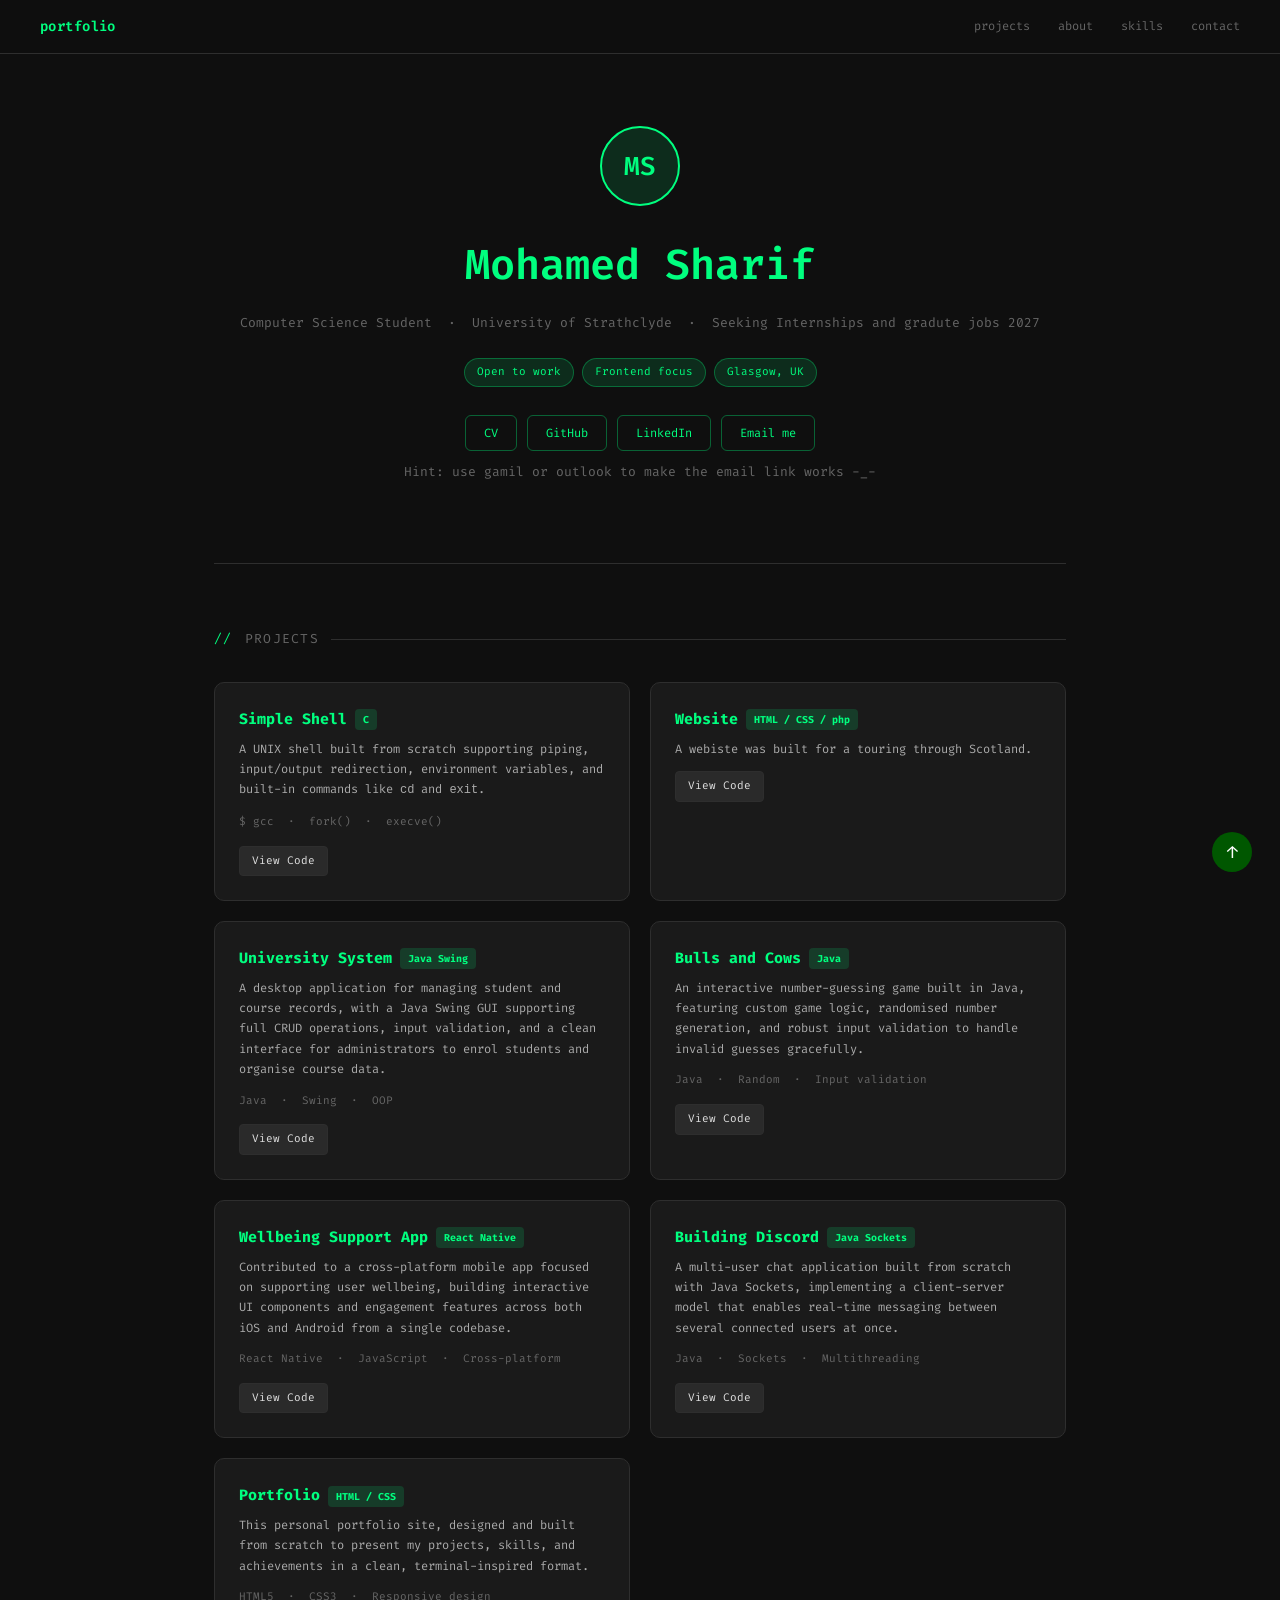
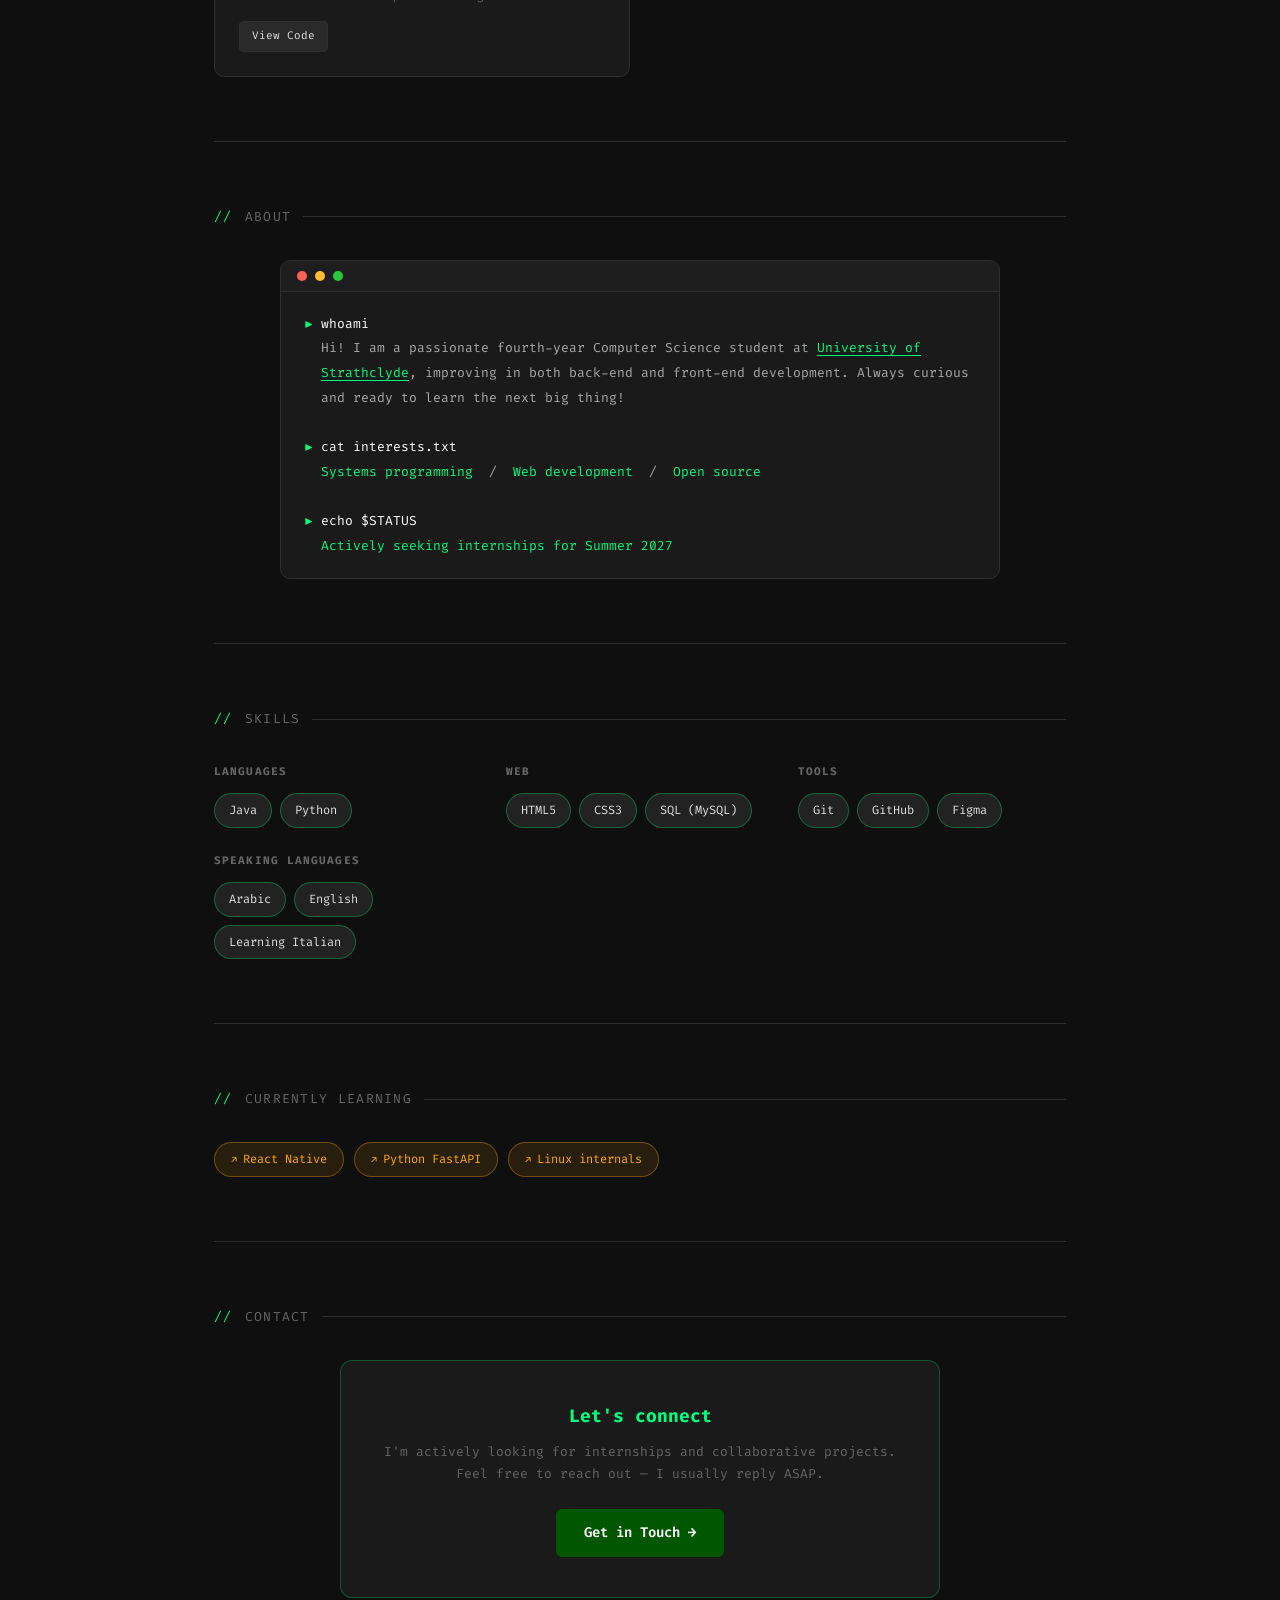
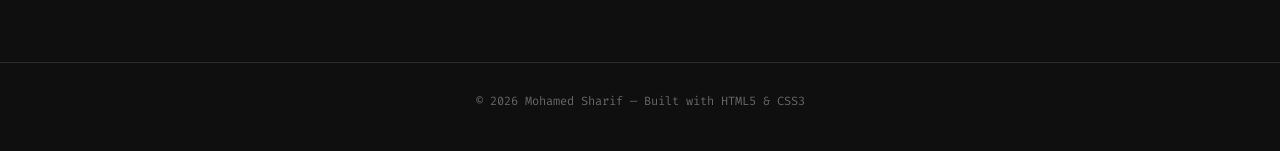
==== index.html @ aaf0fcc7 "something" ====
<!DOCTYPE html>
<html lang="en">
<head>
    <meta charset="UTF-8">
    <title>Mohamed Sharif — CS Portfolio</title>
    <meta name="viewport" content="width=device-width, initial-scale=1">
    <link rel="preconnect" href="https://fonts.googleapis.com">
    <link href="https://fonts.googleapis.com/css2?family=Fira+Code:wght@400;600&display=swap" rel="stylesheet">
    <link rel="stylesheet" href="style.css">  
</head>
<body>

    <a id="top"></a>

    <nav id="navbar">
        <span class="nav-brand">portfolio</span>
        <div class="nav-links">
            <a href="#projects">projects</a>
            <a href="#about">about</a>
            <a href="#skills">skills</a>
            <a href="#contact">contact</a>
        </div>
    </nav>

    <div class="container">

        <header>
            <div class="avatar">MS</div>

            <h1 class="hero-name">Mohamed Sharif</h1>

            <p class="hero-tagline">
                Computer Science Student &nbsp;·&nbsp; University of Strathclyde &nbsp;·&nbsp; Seeking Internships and gradute jobs 2027
            </p>

            <div class="badge-row">
                <span class="badge">Open to work</span>
                <span class="badge">Frontend focus</span>
                <span class="badge">Glasgow, UK</span>
            </div>

            <div class="hero-links">
                <a href="CV.pdf" target="_blank">CV</a>
                <a href="https://github.com/dashboard" target="_blank">GitHub</a>
                <a href="linkedin.com/in/mo-sharif-64a840363" target="_blank">LinkedIn</a>
                <a href="mailto:mohsh1211@email.com">Email me</a>
            </div>
            <p class="hero-tagline">Hint: use gamil or outlook to make the email link works -_-</p>

        </header>

        <section id="projects">
            <div class="section-title">projects</div>

            <div class="projects-grid">
                <div class="project-card">
                    <h3>Simple Shell <span class="lang-badge">C</span></h3>
                    <p>
                        A UNIX shell built from scratch supporting piping,
                        input/output redirection, environment variables, and
                        built-in commands like <code>cd</code> and <code>exit</code>.
                    </p>
                    <div class="tech-stack">$ gcc &nbsp;·&nbsp; fork() &nbsp;·&nbsp; execve()</div>
                    <div class="project-links">
                        <a href="#" target="_blank">View Code</a>
                    </div>
                </div>

                <div class="project-card">
                    <h3>Website <span class="lang-badge">HTML / CSS / php</span></h3>
                    <p>
                        A webiste was built for a touring through Scotland.
                    </p>
                    <div class="project-links">
                        <a href="#" target="_blank">View Code</a>
                    </div>
                </div>

                <div class="project-card">
                    <h3>University System <span class="lang-badge">Java Swing</span></h3>
                    <p>
                        A desktop application for managing student and course
                        records, with a Java Swing GUI supporting full
                        CRUD operations, input validation, and a clean
                        interface for administrators to enrol students and
                        organise course data.
                    </p>
                    <div class="tech-stack">Java &nbsp;·&nbsp; Swing &nbsp;·&nbsp; OOP</div>
                    <div class="project-links">
                        <a href="#" target="_blank">View Code</a>
                    </div>
                </div>

                <div class="project-card">
                    <h3>Bulls and Cows <span class="lang-badge">Java</span></h3>
                    <p>
                        An interactive number-guessing game built in Java,
                        featuring custom game logic, randomised number
                        generation, and robust input validation to handle
                        invalid guesses gracefully.
                    </p>
                    <div class="tech-stack">Java &nbsp;·&nbsp; Random &nbsp;·&nbsp; Input validation</div>
                    <div class="project-links">
                        <a href="#" target="_blank">View Code</a>
                    </div>
                </div>

                <div class="project-card">
                    <h3>Wellbeing Support App <span class="lang-badge">React Native</span></h3>
                    <p>
                        Contributed to a cross-platform mobile app focused on
                        supporting user wellbeing, building interactive UI
                        components and engagement features across both
                        iOS and Android from a single codebase.
                    </p>
                    <div class="tech-stack">React Native &nbsp;·&nbsp; JavaScript &nbsp;·&nbsp; Cross-platform</div>
                    <div class="project-links">
                        <a href="#" target="_blank">View Code</a>
                    </div>
                </div>

                <div class="project-card">
                    <h3>Building Discord <span class="lang-badge">Java Sockets</span></h3>
                    <p>
                        A multi-user chat application built from scratch
                        with Java Sockets, implementing a client-server
                        model that enables real-time messaging between
                        several connected users at once.
                    </p>
                    <div class="tech-stack">Java &nbsp;·&nbsp; Sockets &nbsp;·&nbsp; Multithreading</div>
                    <div class="project-links">
                        <a href="#" target="_blank">View Code</a>
                    </div>
                </div>

                <div class="project-card">
                    <h3>Portfolio <span class="lang-badge">HTML / CSS</span></h3>
                    <p>
                        This personal portfolio site, designed and built from
                        scratch to present my projects, skills, and
                        achievements in a clean, terminal-inspired format.
                    </p>
                    <div class="tech-stack">HTML5 &nbsp;·&nbsp; CSS3 &nbsp;·&nbsp; Responsive design</div>
                    <div class="project-links">
                        <a href="#" target="_blank">View Code</a>
                    </div>
                </div>
            </div>
        </section>

        <section id="about">
            <div class="section-title">about</div>

            <div class="terminal-block">
                <div class="terminal-bar">
                    <span class="dot dot-r"></span>
                    <span class="dot dot-y"></span>
                    <span class="dot dot-g"></span>
                </div>
                <div class="terminal-body">
                    <div><span class="prompt">▶</span> <span class="cmd">whoami</span></div>
                    <div class="output">
                        Hi! I am a passionate fourth-year Computer Science student at
                        <a class="key" href="https://www.strath.ac.uk" target="_blank">
                            University of Strathclyde</a>, improving in both
                        back-end and front-end development.
                        Always curious and ready to learn the next big thing!
                    </div>
                    <br>
                    <div><span class="prompt">▶</span> <span class="cmd">cat interests.txt</span></div>
                    <div class="output">
                        <span class="key">Systems programming</span> &nbsp;/&nbsp;
                        <span class="key">Web development</span> &nbsp;/&nbsp;
                        <span class="key">Open source</span>
                    </div>
                    <br>
                    <div><span class="prompt">▶</span> <span class="cmd">echo $STATUS</span></div>
                    <div class="output"><span class="key">Actively seeking internships for Summer 2027 </span></div>
                </div>
            </div>
        </section>

        <section id="skills">
            <div class="section-title">skills</div>

            <div class="skills-groups">
                <div class="skill-group">
                    <h4>Languages</h4>
                    <div class="skill-tags">
                        <span class="skill-tag">Java</span>
                        <span class="skill-tag">Python</span>
                    </div>
                </div>
                <div class="skill-group">
                    <h4>Web</h4>
                    <div class="skill-tags">
                        <span class="skill-tag">HTML5</span>
                        <span class="skill-tag">CSS3</span>
                        <span class="skill-tag">SQL (MySQL)</span>
                    </div>
                </div>
                <div class="skill-group">
                    <h4>Tools</h4>
                    <div class="skill-tags">
                        <span class="skill-tag">Git</span>
                        <span class="skill-tag">GitHub</span>
                        <span class="skill-tag">Figma</span>
                    </div>
                </div>
                <div class="skill-group">
                    <h4>Speaking Languages</h4>
                    <div class="skill-tags">
                        <span class="skill-tag">Arabic</span>
                        <span class="skill-tag">English</span>
                        <span class="skill-tag">Learning Italian</span>
                    </div>
                </div>
            </div>
        </section>

        <section id="learning">
            <div class="section-title">currently learning</div>
            <div class="learning-tags">
                <span class="learn-tag">React Native</span>
                <span class="learn-tag">Python FastAPI</span>
                <span class="learn-tag">Linux internals</span>
            </div>
        </section>

        <section id="contact">
            <div class="section-title">contact</div>
            <div class="contact-box">
                <h3>Let's connect</h3>
                <p>
                    I'm actively looking for internships and collaborative projects.<br>
                    Feel free to reach out — I usually reply ASAP.
                </p>
                <a class="cta-btn" href="mailto:mohsh1211@email.com">Get in Touch →</a>
            </div>
        </section>

    </div>

    <footer>
        <p>© 2026 Mohamed Sharif — Built with HTML5 &amp; CSS3</p> 
    </footer>

    <a id="back-top" href="#top" aria-label="Back to top">↑</a>

</body>
</html>
---- style.css ----
*, *::before, *::after { box-sizing: border-box; margin: 0; padding: 0; }

:root {
    --bg:       #0f0f0f;
    --bg-card:  #1a1a1a;
    --bg-hover: #222;
    --border:   #2e2e2e;
    --text:     #e0e0e0;
    --muted:    #666;
    --accent:   #00ff7f;
    --accent-dim: rgba(0,255,127,0.12);
    --warn:     #ffaa00;
    --mono:     'Fira Code', monospace;
}

html { 
    scroll-behavior: smooth; 
}

body {
    font-family: var(--mono);
    background: var(--bg);
    color: var(--text);
    line-height: 1.7;
    min-height: 100vh;
}

a { 
    color: inherit; text-decoration: none; 
}

nav {
    position: sticky;
    top: 0;
    z-index: 100;
    background: rgba(15,15,15,0.85);
    backdrop-filter: blur(10px);
    -webkit-backdrop-filter: blur(10px);
    border-bottom: 1px solid var(--border);
    display: flex;
    align-items: center;
    justify-content: space-between;
    padding: 14px 40px;
}

.nav-brand {
    color: var(--accent);
    font-size: 14px;
    font-weight: 600;
    letter-spacing: 0.03em;
}

.nav-links {
    display: flex;
    gap: 28px;
}

.nav-links a {
    font-size: 12px;
    color: var(--muted);
    transition: color 0.2s;
    padding: 2px 0;
    border-bottom: 1px solid transparent;
}

.nav-links a:hover {
    color: var(--accent);
    border-bottom-color: var(--accent);
}

.container {
    max-width: 900px;
    margin: 0 auto;
    padding: 0 24px;
}

section {
    padding: 64px 0;
    border-top: 1px solid var(--border);
}

.section-title {
    font-size: 13px;
    color: var(--muted);
    letter-spacing: 0.1em;
    text-transform: uppercase;
    margin-bottom: 32px;
    display: flex;
    align-items: center;
    gap: 12px;
}

.section-title::before { 
    content: '//'; 
    color: var(--accent); 
}
.section-title::after  { 
    content: ''; 
    flex: 1; 
    height: 1px; 
    background: var(--border); 
}

header {
    padding: 72px 0 56px;
    text-align: center;
}

.avatar {
    width: 80px;
    height: 80px;
    border-radius: 50%;
    border: 2px solid var(--accent);
    background: var(--accent-dim);
    display: flex;
    align-items: center;
    justify-content: center;
    font-size: 26px;
    font-weight: 600;
    color: var(--accent);
    margin: 0 auto 24px;
    animation: fadeUp 0.6s ease both;
}

.hero-name {
    font-size: clamp(28px, 5vw, 42px);
    color: var(--accent);
    font-weight: 600;
    min-height: 1.3em;
    animation: fadeUp 0.6s 0.1s ease both;
}

.hero-tagline {
    font-size: 13px;
    color: var(--muted);
    margin: 10px 0 24px;
    animation: fadeUp 0.6s 0.2s ease both;
}

.badge-row {
    display: flex;
    flex-wrap: wrap;
    gap: 8px;
    justify-content: center;
    margin-bottom: 28px;
    animation: fadeUp 0.6s 0.3s ease both;
}

.badge {
    background: var(--accent-dim);
    border: 1px solid rgba(0,255,127,0.3);
    color: var(--accent);
    font-size: 11px;
    padding: 4px 12px;
    border-radius: 20px;
}

.hero-links {
    display: flex;
    flex-wrap: wrap;
    gap: 10px;
    justify-content: center;
    animation: fadeUp 0.6s 0.4s ease both;
}

.hero-links a {
    font-size: 12px;
    color: var(--accent);
    border: 1px solid rgba(0,255,127,0.35);
    padding: 7px 18px;
    border-radius: 6px;
    transition: background 0.2s, color 0.2s;
}

.hero-links a:hover {
    background: var(--accent);
    color: var(--bg);
}

.projects-grid {
    display: grid;
    grid-template-columns: repeat(auto-fit, minmax(280px, 1fr));
    gap: 20px;
}

.project-card {
    background: var(--bg-card);
    border: 1px solid var(--border);
    border-radius: 10px;
    padding: 24px;
    transition: transform 0.25s, border-color 0.25s, box-shadow 0.25s;
    position: relative;
    overflow: hidden;
}

.project-card::before {
    content: '';
    position: absolute;
    left: 0; top: 0; bottom: 0;
    width: 3px;
    background: var(--accent);
    transform: scaleY(0);
    transform-origin: bottom;
    transition: transform 0.3s ease;
    border-radius: 3px 0 0 3px;
}

.project-card:hover {
    transform: translateY(-4px);
    border-color: rgba(0,255,127,0.35);
    box-shadow: 0 12px 30px rgba(0,0,0,0.5);
}

.project-card:hover::before { transform: scaleY(1); }

.project-card h3 {
    color: var(--accent);
    font-size: 15px;
    margin-bottom: 6px;
    display: flex;
    align-items: center;
    gap: 8px;
}

.lang-badge {
    background: rgba(0,255,127,0.15);
    color: var(--accent);
    font-size: 10px;
    padding: 2px 8px;
    border-radius: 4px;
}

.project-card p {
    font-size: 12px;
    color: #aaa;
    margin-bottom: 12px;
    line-height: 1.7;
    font-family: var(--mono);
}

.tech-stack {
    font-size: 11px;
    color: var(--muted);
    margin-bottom: 14px;
}

.project-links {
    display: flex;
    gap: 10px;
}

.project-links a {
    font-size: 11px;
    background: #2a2a2a;
    color: var(--text);
    padding: 5px 12px;
    border-radius: 4px;
    border: 1px solid var(--border);
    transition: background 0.2s, color 0.2s;
}

.project-links a:hover {
    background: var(--accent);
    color: var(--bg);
    border-color: var(--accent);
}

.terminal-block {
    background: var(--bg-card);
    border: 1px solid var(--border);
    border-radius: 10px;
    overflow: hidden;
    max-width: 720px;
    margin: 0 auto;
    animation: float 5s ease-in-out infinite;
}

.terminal-block:hover {
    animation-play-state: paused;
}

@keyframes float {
    0%, 100% { transform: translateY(0); box-shadow: 0 10px 25px rgba(0,0,0,0.35); }
    50%      { transform: translateY(-12px); box-shadow: 0 22px 35px rgba(0,0,0,0.5); }
}

.terminal-bar {
    background: #1e1e1e;
    padding: 10px 16px;
    display: flex;
    align-items: center;
    gap: 8px;
    border-bottom: 1px solid var(--border);
}

.dot { width: 10px; height: 10px; border-radius: 50%; }
.dot-r { background: #ff5f57; }
.dot-y { background: #febc2e; }
.dot-g { background: #28c840; }

.terminal-body {
    padding: 20px 24px;
    font-size: 13px;
    line-height: 1.9;
}

.terminal-body .prompt { color: var(--accent); }
.terminal-body .cmd    { color: #fff; }
.terminal-body .output { color: #aaa; padding-left: 16px; }
.terminal-body .key    { color: var(--accent); }
.terminal-body a.key   { text-decoration: underline; text-underline-offset: 3px; }

.skills-groups {
    display: grid;
    grid-template-columns: repeat(auto-fit, minmax(200px, 1fr));
    gap: 24px;
}

.skill-group h4 {
    font-size: 11px;
    color: var(--muted);
    text-transform: uppercase;
    letter-spacing: 0.1em;
    margin-bottom: 12px;
}

.skill-tags {
    display: flex;
    flex-wrap: wrap;
    gap: 8px;
}

.skill-tag {
    background: #222;
    color: var(--text);
    border: 1px solid rgba(0,255,127,0.3);
    padding: 6px 14px;
    border-radius: 20px;
    font-size: 12px;
    transition: background 0.2s, color 0.2s;
}

.skill-tag:hover {
    background: var(--accent-dim);
    color: var(--accent);
}

.learning-tags {
    display: flex;
    flex-wrap: wrap;
    gap: 10px;
}

.learn-tag {
    background: rgba(255,170,0,0.1);
    border: 1px solid rgba(255,170,0,0.35);
    color: var(--warn);
    font-size: 12px;
    padding: 6px 16px;
    border-radius: 20px;
    display: flex;
    align-items: center;
    gap: 6px;
}

.learn-tag::before { content: '↗'; font-size: 10px; }

.contact-box {
    background: var(--bg-card);
    border: 1px solid rgba(0,255,127,0.25);
    border-radius: 12px;
    padding: 40px;
    text-align: center;
    max-width: 600px;
    margin: 0 auto;
}

.contact-box h3 {
    color: var(--accent);
    font-size: 18px;
    margin-bottom: 10px;
}

.contact-box p {
    font-size: 13px;
    color: var(--muted);
    margin-bottom: 24px;
    line-height: 1.7;
}

.cta-btn {
    display: inline-block;
    background:rgb(0, 87, 0);
    color: rgb(255, 255, 255);
    padding: 12px 28px;
    border-radius: 6px;
    font-family: var(--mono);
    font-size: 14px;
    font-weight: 600;
    border: none;
    cursor: pointer;
    text-decoration: none;
    transition: opacity 0.2s, transform 0.2s;
}

.cta-btn:hover { opacity: 0.85; transform: translateY(-2px); }

footer {
    text-align: center;
    padding: 28px 0 40px;
    font-size: 12px;
    color: var(--muted);
    border-top: 1px solid var(--border);
}

@keyframes fadeUp {
    from { opacity: 0; transform: translateY(20px); }
    to   { opacity: 1; transform: translateY(0); }
}

#back-top {
    position: fixed;
    bottom: 28px;
    right: 28px;
    background: rgb(0, 87, 0);
    color: rgb(255, 255, 255);
    width: 40px;
    height: 40px;
    border-radius: 50%;
    font-size: 18px;
    display: flex;
    align-items: center;
    justify-content: center;
    z-index: 200;
    transition: opacity 0.2s;
}

#back-top:hover { opacity: 0.8; }

@media (max-width: 600px) {
    nav { padding: 12px 20px; }
    .nav-links { gap: 16px; }
    .container { padding: 0 16px; }
    header { padding: 48px 0 40px; }
    section { padding: 48px 0; }
    .contact-box { padding: 28px 20px; }
}
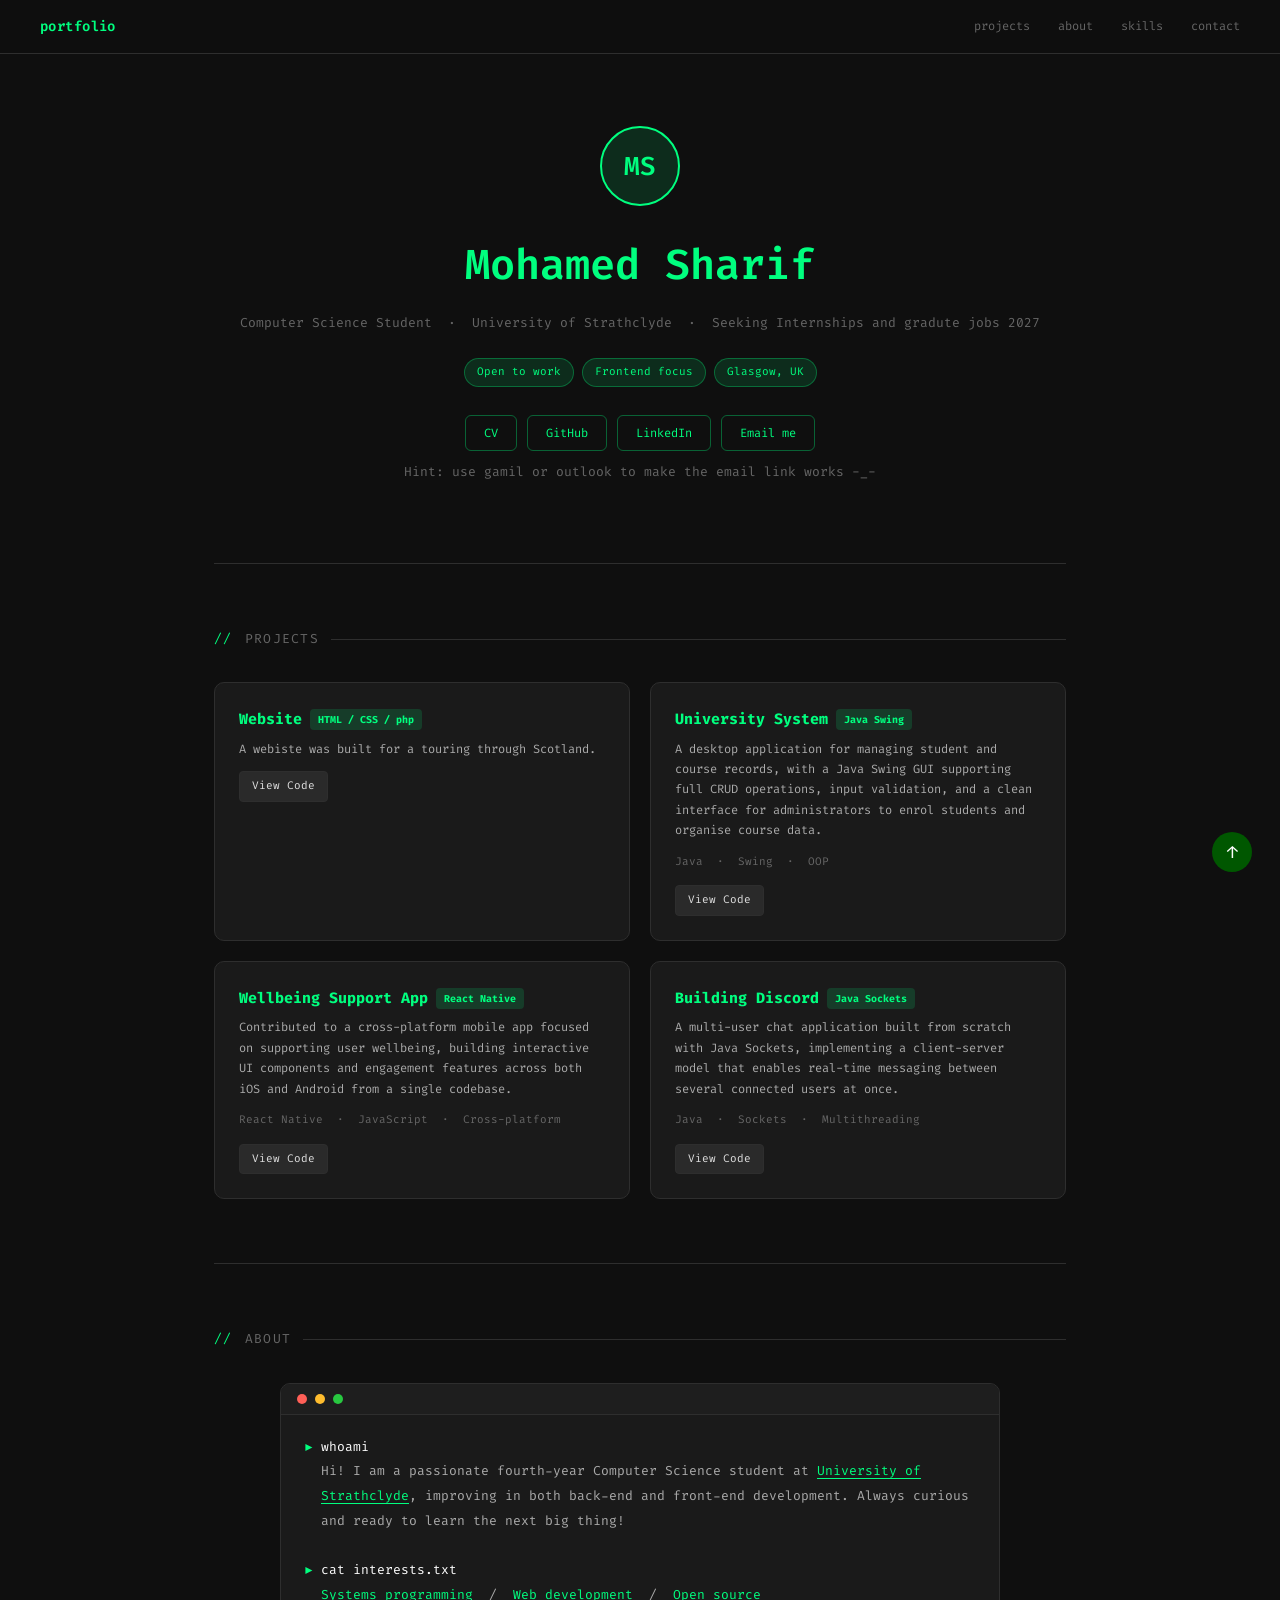
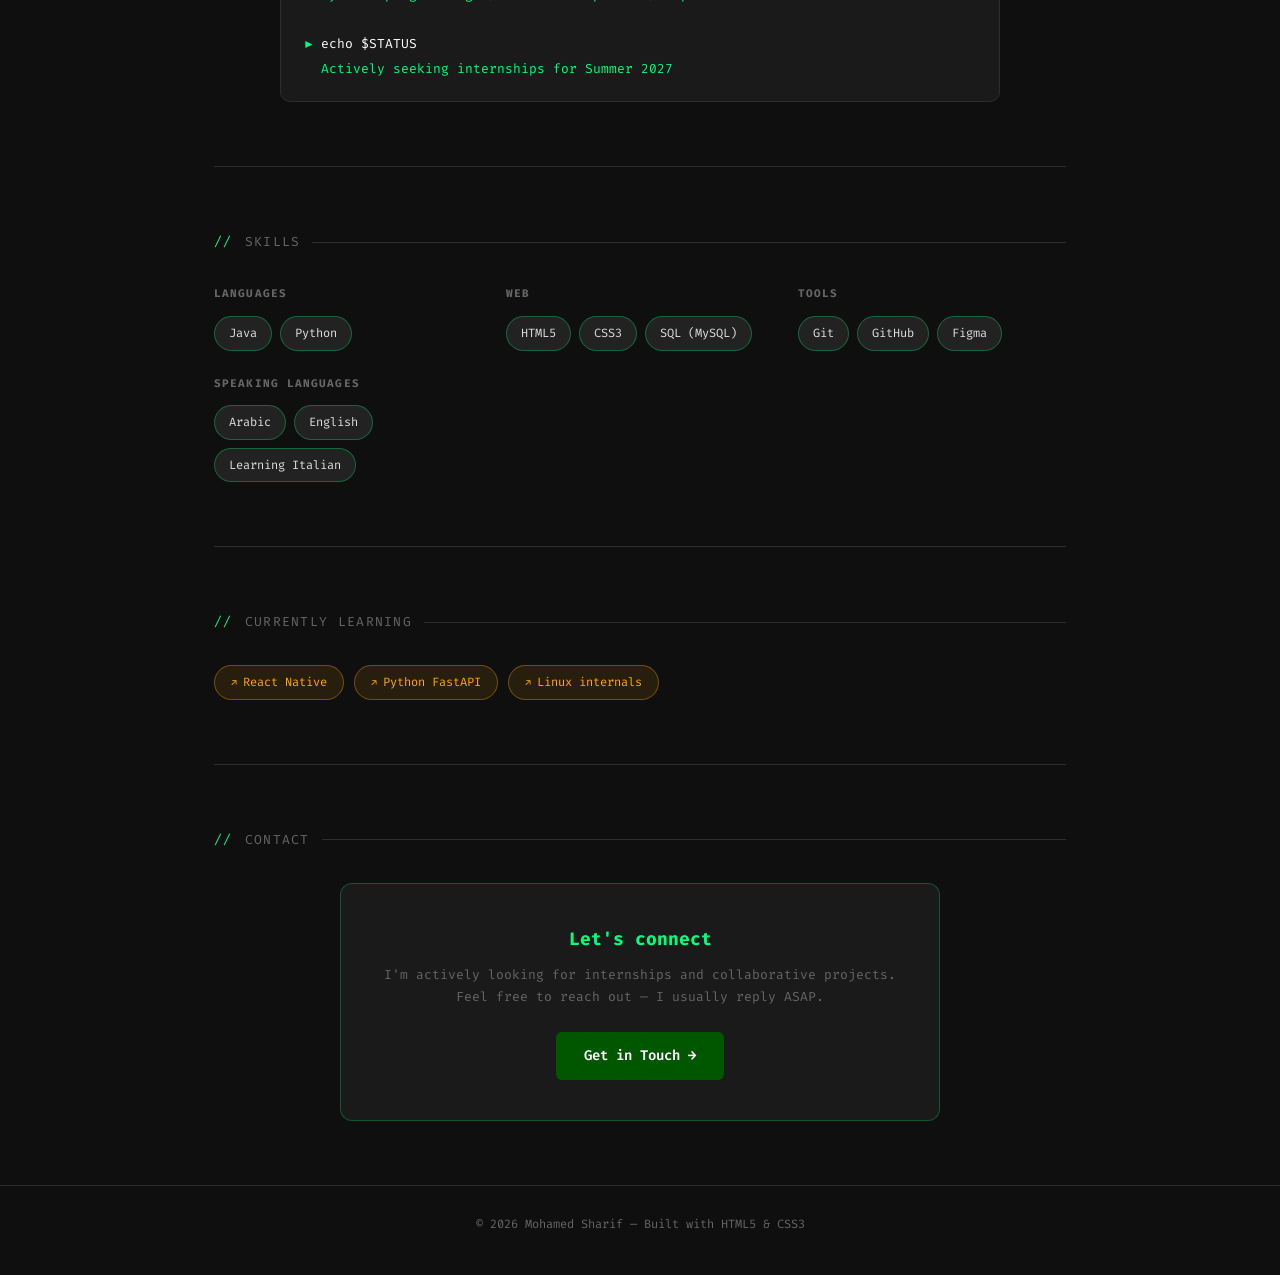
==== commit 8ef96c3d: "New update" ====
--- a/index.html
+++ b/index.html
@@ -54,19 +54,6 @@
 
             <div class="projects-grid">
                 <div class="project-card">
-                    <h3>Simple Shell <span class="lang-badge">C</span></h3>
-                    <p>
-                        A UNIX shell built from scratch supporting piping,
-                        input/output redirection, environment variables, and
-                        built-in commands like <code>cd</code> and <code>exit</code>.
-                    </p>
-                    <div class="tech-stack">$ gcc &nbsp;·&nbsp; fork() &nbsp;·&nbsp; execve()</div>
-                    <div class="project-links">
-                        <a href="#" target="_blank">View Code</a>
-                    </div>
-                </div>
-
-                <div class="project-card">
                     <h3>Website <span class="lang-badge">HTML / CSS / php</span></h3>
                     <p>
                         A webiste was built for a touring through Scotland.
@@ -92,20 +79,6 @@
                 </div>
 
                 <div class="project-card">
-                    <h3>Bulls and Cows <span class="lang-badge">Java</span></h3>
-                    <p>
-                        An interactive number-guessing game built in Java,
-                        featuring custom game logic, randomised number
-                        generation, and robust input validation to handle
-                        invalid guesses gracefully.
-                    </p>
-                    <div class="tech-stack">Java &nbsp;·&nbsp; Random &nbsp;·&nbsp; Input validation</div>
-                    <div class="project-links">
-                        <a href="#" target="_blank">View Code</a>
-                    </div>
-                </div>
-
-                <div class="project-card">
                     <h3>Wellbeing Support App <span class="lang-badge">React Native</span></h3>
                     <p>
                         Contributed to a cross-platform mobile app focused on
@@ -115,9 +88,9 @@
                     </p>
                     <div class="tech-stack">React Native &nbsp;·&nbsp; JavaScript &nbsp;·&nbsp; Cross-platform</div>
                     <div class="project-links">
-                        <a href="#" target="_blank">View Code</a>
-                    </div>
-                </div>
+                        <a href="https://github.com/mo390sh/Group_Project" target="_blank">View Code</a>
+                    </div>
+                </div>  
 
                 <div class="project-card">
                     <h3>Building Discord <span class="lang-badge">Java Sockets</span></h3>
@@ -129,20 +102,7 @@
                     </p>
                     <div class="tech-stack">Java &nbsp;·&nbsp; Sockets &nbsp;·&nbsp; Multithreading</div>
                     <div class="project-links">
-                        <a href="#" target="_blank">View Code</a>
-                    </div>
-                </div>
-
-                <div class="project-card">
-                    <h3>Portfolio <span class="lang-badge">HTML / CSS</span></h3>
-                    <p>
-                        This personal portfolio site, designed and built from
-                        scratch to present my projects, skills, and
-                        achievements in a clean, terminal-inspired format.
-                    </p>
-                    <div class="tech-stack">HTML5 &nbsp;·&nbsp; CSS3 &nbsp;·&nbsp; Responsive design</div>
-                    <div class="project-links">
-                        <a href="#" target="_blank">View Code</a>
+                        <a href="" target="_blank">View Code</a>
                     </div>
                 </div>
             </div>
